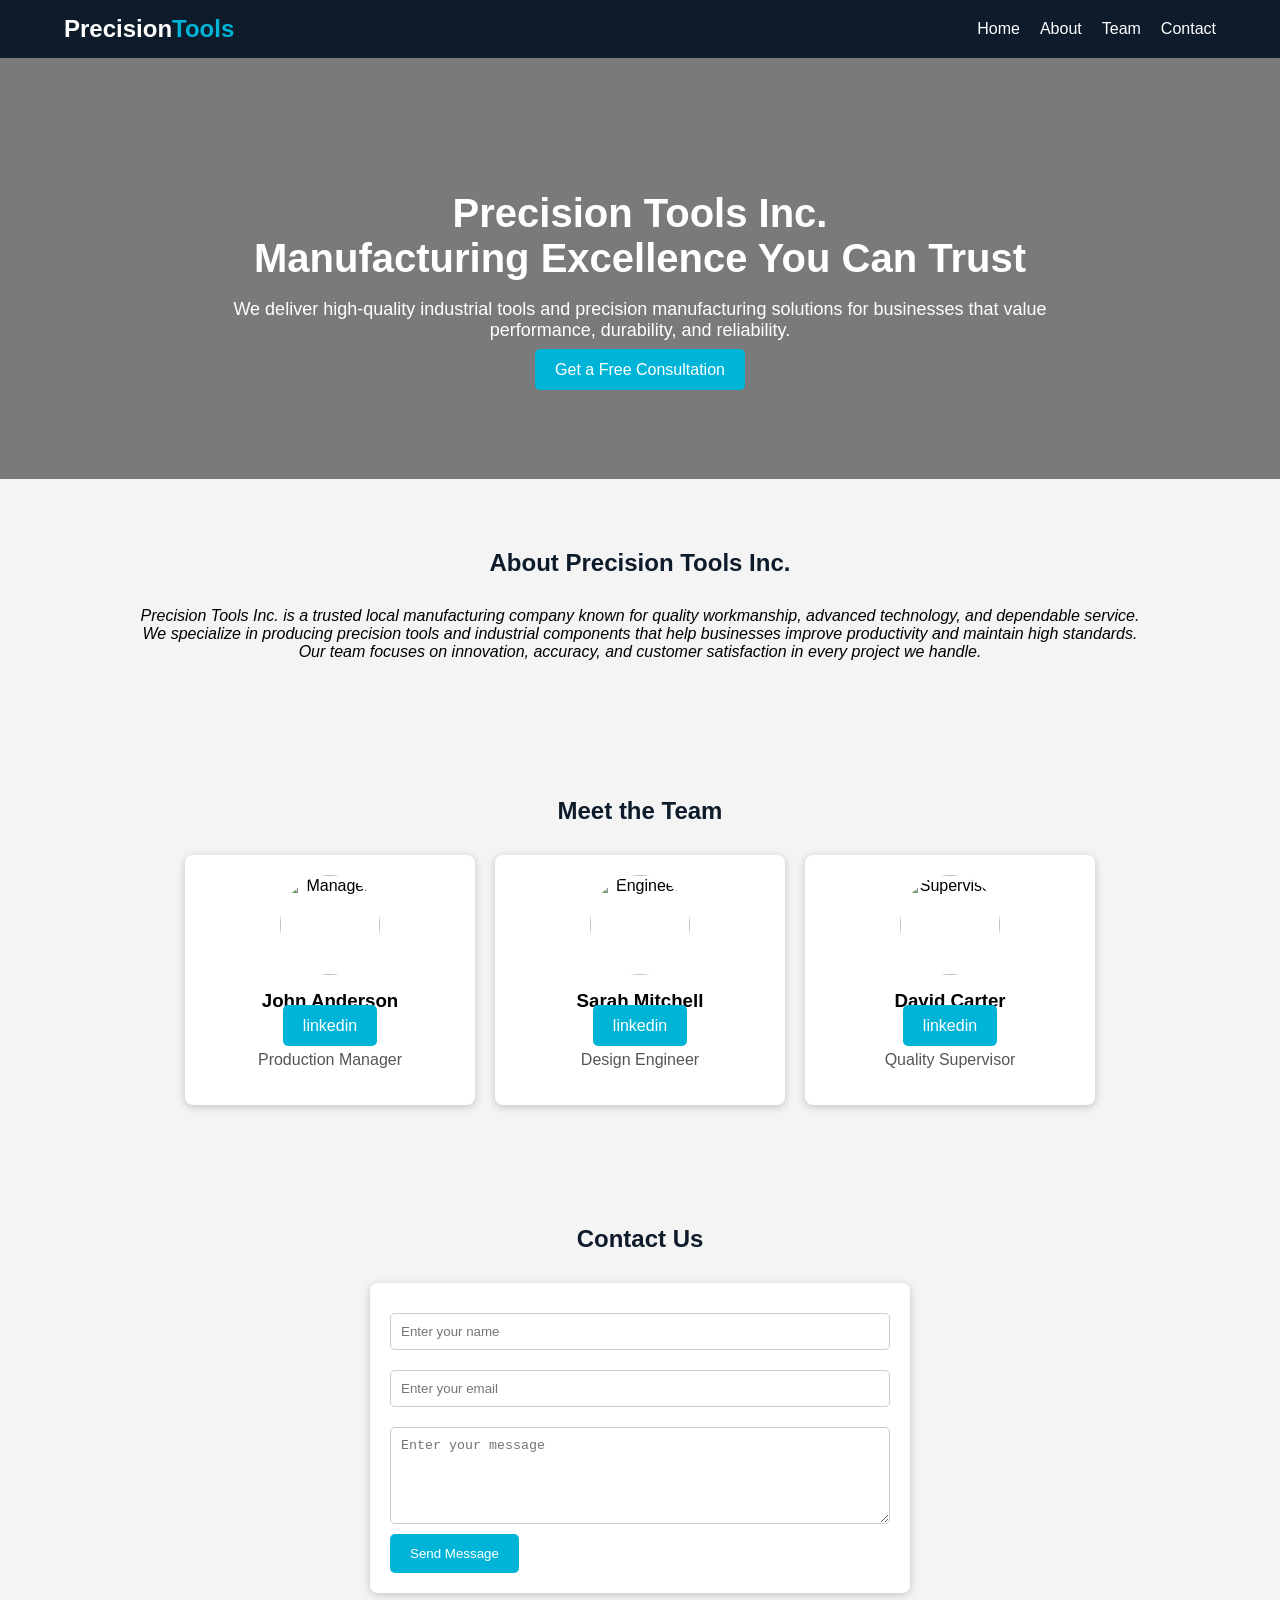
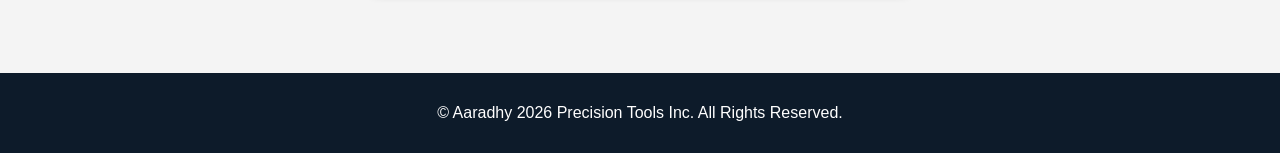
==== index.html @ 0ad37d5a "Update index.html" ====
</head>
<body>

  <header class="header">
    <div class="container nav-container">
      <div class="logo">Precision<span>Tools</span></div>
      <nav>
        <ul class="nav-links">
          <li><a href="#home">Home</a></li>
          <li><a href="#about">About</a></li>
          <li><a href="#team">Team</a></li>
          <li><a href="#contact">Contact</a></li>
        </ul>
      </nav>
    </div>
  </header>

  <section class="hero" id="home">
    <div class="container">
      <h1>Precision Tools Inc.</br>Manufacturing Excellence You Can Trust</h1>
      <p>We deliver high-quality industrial tools and precision manufacturing solutions for businesses that value </br> performance, durability, and reliability.</p>
      <a href="#contact" class="btn">Get a Free Consultation</a>
    </div>
  </section>

  <section class="section" id="about">
    <div class="container">
      <h2>About Precision Tools Inc.</h2>
      <p style="text-align:center;">
       <i>Precision Tools Inc. is a trusted local manufacturing company known for quality workmanship, advanced technology, and dependable service.</br>
      We specialize in producing precision tools and industrial components that help businesses improve productivity and maintain high standards.</br>
      Our team focuses on innovation, accuracy, and customer satisfaction in every project we handle.</i>
      </p>
    </div>
  </section>

  <section class="section" id="team">
    <div class="container">
      <h2>Meet the Team</h2>
      <div class="team-grid">
        <div class="card">
          <img src="imgg2.jpg" alt="Manager">
          <h3>John Anderson</h3>
          <a href="https://uk.linkedin.com/in/profjohnat" class="btn">linkedin</a>
          <p>Production Manager</p>
        </div>
        <div class="card">
          <img src="imgg3.jpg" alt="Engineer">
          <h3>Sarah Mitchell</h3>
          <a href="https://ca.linkedin.com/in/smitchdesigns" class="btn">linkedin</a>
          <p>Design Engineer</p>
        </div>
        <div class="card">
          <img src="imgg4.jpg" alt="Supervisor">
          <h3>David Carter</h3>
          <a href="https://uk.linkedin.com/in/david-carter-bbb4701a4" class="btn">linkedin</a>
          <p>Quality Supervisor</p>
        </div>
      </div>
    </div>
  </section>

  <section class="section" id="contact">
    <div class="container">
      <h2>Contact Us</h2>
      <form class="contact-form" onsubmit="return validateForm()">
        <input type="text" id="name" placeholder="Enter your name">
        <input type="email" id="email" placeholder="Enter your email">
        <textarea id="message" rows="5" placeholder="Enter your message"></textarea>
        <button type="submit" class="btn">Send Message</button>
      </form>
    </div>
  </section>

  <footer class="footer">
    <p>© Aaradhy 2026 Precision Tools Inc. All Rights Reserved.</p>
  </footer>

  <script>
    function validateForm() {
      let name = document.getElementById("name").value;
      let email = document.getElementById("email").value;
      let message = document.getElementById("message").value;

      if (name == "" || email == "" || message == "") {
        alert("Please fill all fields");
        return false;
      }

      alert("Form submitted successfully");
      return true;
    }
  </script>

</body>
</html>

<head>
  <title>Precision Tools Inc.</title>
  <style>
    body { margin: 0; font-family: Arial, sans-serif; background: #f4f4f4; }
    .header { position: sticky; top: 0; background: #0d1b2a; padding: 15px 0; }
    .container { width: 90%; margin: auto; }
    .nav-container { display: flex; justify-content: space-between; align-items: center; }
    .logo { color: white; font-size: 24px; font-weight: bold; }
    .logo span { color: #00b4d8; }
    .nav-links { list-style: none; display: flex; gap: 20px; margin: 0; padding: 0; }
    .nav-links a { color: white; text-decoration: none; }
    .hero { background: linear-gradient(rgba(0,0,0,0.5),rgba(0,0,0,0.5)), url('https://images.unsplash.com/photo-1517048676732-d65bc937f952?auto=format&fit=crop&w=1200&q=80'); background-size: cover; background-position: center; color: white; text-align: center; padding: 100px 20px; }
    .hero h1 { font-size: 40px; margin-bottom: 10px; }
    .hero p { font-size: 18px; margin-bottom: 20px; }
    .btn { background: #00b4d8; color: white; padding: 12px 20px; text-decoration: none; border: none; border-radius: 5px; cursor: pointer; }
    .section { padding: 50px 0; }
    .section h2 { text-align: center; margin-bottom: 30px; color: #0d1b2a; }
    .team-grid { display: flex; gap: 20px; flex-wrap: wrap; justify-content: center; }
    .card { background: white; width: 250px; border-radius: 8px; box-shadow: 0 2px 8px rgba(0,0,0,0.2); text-align: center; padding: 20px; }
    .card img { width: 100px; height: 100px; border-radius: 50%; }
    .card h3 { margin: 15px 0 5px; }
    .card p { color: #555; }
    .contact-form { max-width: 500px; margin: auto; background: white; padding: 20px; border-radius: 8px; box-shadow: 0 2px 8px rgba(0,0,0,0.2); }
    .contact-form input, .contact-form textarea { width: 100%; padding: 10px; margin: 10px 0; border: 1px solid #ccc; border-radius: 5px; }
    .footer { background: #0d1b2a; color: white; text-align: center; padding: 15px 0; margin-top: 30px; }
    @media(max-width: 768px) {
      .nav-container { flex-direction: column; gap: 10px; }
      .nav-links { flex-direction: column; align-items: center; }
      .hero h1 { font-size: 30px; }
    }
  </style>
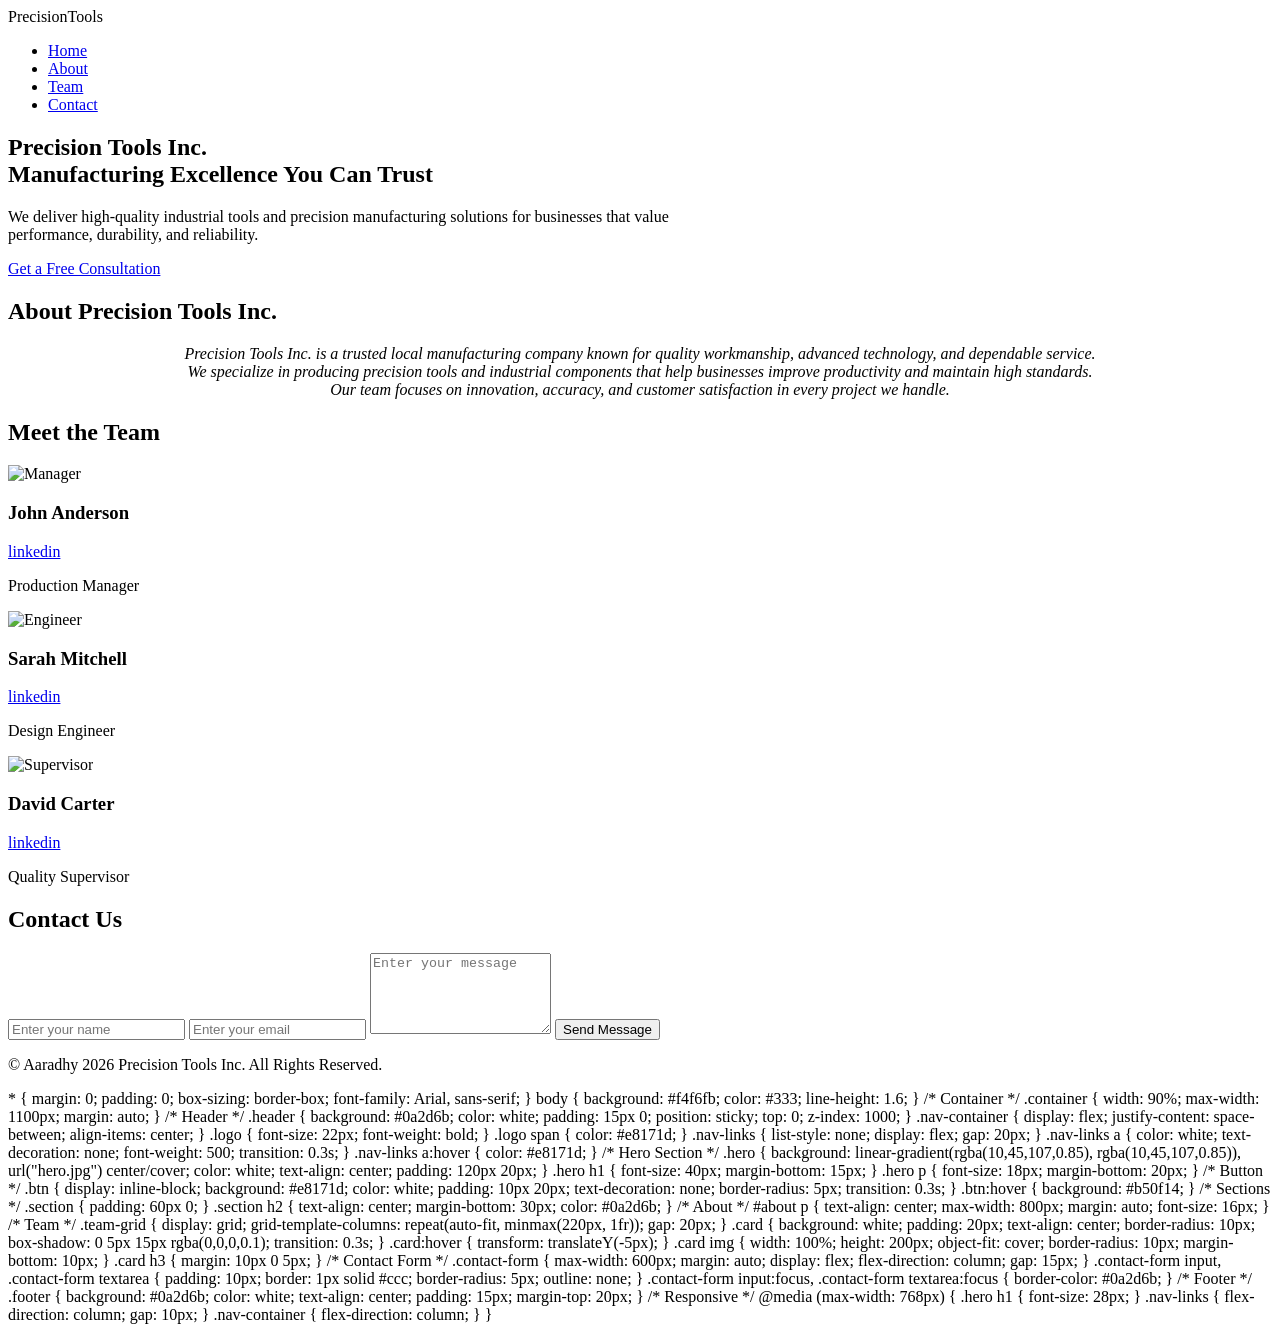
==== commit 99c9b7e9: "Update index.html" ====
--- a/index.html
+++ b/index.html
@@ -1,5 +1,6 @@
 </head>
 <body>
+     <link rel="stylesheet" href="style.css">
 
   <header class="header">
     <div class="container nav-container">
@@ -39,19 +40,19 @@
       <h2>Meet the Team</h2>
       <div class="team-grid">
         <div class="card">
-          <img src="imgg2.jpg" alt="Manager">
+          <img src="img1.jpg" alt="Manager">
           <h3>John Anderson</h3>
           <a href="https://uk.linkedin.com/in/profjohnat" class="btn">linkedin</a>
           <p>Production Manager</p>
         </div>
         <div class="card">
-          <img src="imgg3.jpg" alt="Engineer">
+          <img src="img2.jpg" alt="Engineer">
           <h3>Sarah Mitchell</h3>
           <a href="https://ca.linkedin.com/in/smitchdesigns" class="btn">linkedin</a>
           <p>Design Engineer</p>
         </div>
         <div class="card">
-          <img src="imgg4.jpg" alt="Supervisor">
+          <img src="img3.jpg" alt="Supervisor">
           <h3>David Carter</h3>
           <a href="https://uk.linkedin.com/in/david-carter-bbb4701a4" class="btn">linkedin</a>
           <p>Quality Supervisor</p>
@@ -76,53 +77,199 @@
     <p>© Aaradhy 2026 Precision Tools Inc. All Rights Reserved.</p>
   </footer>
 
-  <script>
-    function validateForm() {
-      let name = document.getElementById("name").value;
-      let email = document.getElementById("email").value;
-      let message = document.getElementById("message").value;
-
-      if (name == "" || email == "" || message == "") {
-        alert("Please fill all fields");
-        return false;
-      }
-
-      alert("Form submitted successfully");
-      return true;
-    }
-  </script>
-
 </body>
 </html>
 
-<head>
-  <title>Precision Tools Inc.</title>
-  <style>
-    body { margin: 0; font-family: Arial, sans-serif; background: #f4f4f4; }
-    .header { position: sticky; top: 0; background: #0d1b2a; padding: 15px 0; }
-    .container { width: 90%; margin: auto; }
-    .nav-container { display: flex; justify-content: space-between; align-items: center; }
-    .logo { color: white; font-size: 24px; font-weight: bold; }
-    .logo span { color: #00b4d8; }
-    .nav-links { list-style: none; display: flex; gap: 20px; margin: 0; padding: 0; }
-    .nav-links a { color: white; text-decoration: none; }
-    .hero { background: linear-gradient(rgba(0,0,0,0.5),rgba(0,0,0,0.5)), url('https://images.unsplash.com/photo-1517048676732-d65bc937f952?auto=format&fit=crop&w=1200&q=80'); background-size: cover; background-position: center; color: white; text-align: center; padding: 100px 20px; }
-    .hero h1 { font-size: 40px; margin-bottom: 10px; }
-    .hero p { font-size: 18px; margin-bottom: 20px; }
-    .btn { background: #00b4d8; color: white; padding: 12px 20px; text-decoration: none; border: none; border-radius: 5px; cursor: pointer; }
-    .section { padding: 50px 0; }
-    .section h2 { text-align: center; margin-bottom: 30px; color: #0d1b2a; }
-    .team-grid { display: flex; gap: 20px; flex-wrap: wrap; justify-content: center; }
-    .card { background: white; width: 250px; border-radius: 8px; box-shadow: 0 2px 8px rgba(0,0,0,0.2); text-align: center; padding: 20px; }
-    .card img { width: 100px; height: 100px; border-radius: 50%; }
-    .card h3 { margin: 15px 0 5px; }
-    .card p { color: #555; }
-    .contact-form { max-width: 500px; margin: auto; background: white; padding: 20px; border-radius: 8px; box-shadow: 0 2px 8px rgba(0,0,0,0.2); }
-    .contact-form input, .contact-form textarea { width: 100%; padding: 10px; margin: 10px 0; border: 1px solid #ccc; border-radius: 5px; }
-    .footer { background: #0d1b2a; color: white; text-align: center; padding: 15px 0; margin-top: 30px; }
-    @media(max-width: 768px) {
-      .nav-container { flex-direction: column; gap: 10px; }
-      .nav-links { flex-direction: column; align-items: center; }
-      .hero h1 { font-size: 30px; }
-    }
-  </style>
+* {
+  margin: 0;
+  padding: 0;
+  box-sizing: border-box;
+  font-family: Arial, sans-serif;
+}
+
+body {
+  background: #f4f6fb;
+  color: #333;
+  line-height: 1.6;
+}
+
+/* Container */
+.container {
+  width: 90%;
+  max-width: 1100px;
+  margin: auto;
+}
+
+/* Header */
+.header {
+  background: #0a2d6b;
+  color: white;
+  padding: 15px 0;
+  position: sticky;
+  top: 0;
+  z-index: 1000;
+}
+
+.nav-container {
+  display: flex;
+  justify-content: space-between;
+  align-items: center;
+}
+
+.logo {
+  font-size: 22px;
+  font-weight: bold;
+}
+
+.logo span {
+  color: #e8171d;
+}
+
+.nav-links {
+  list-style: none;
+  display: flex;
+  gap: 20px;
+}
+
+.nav-links a {
+  color: white;
+  text-decoration: none;
+  font-weight: 500;
+  transition: 0.3s;
+}
+
+.nav-links a:hover {
+  color: #e8171d;
+}
+
+/* Hero Section */
+.hero {
+  background: linear-gradient(rgba(10,45,107,0.85), rgba(10,45,107,0.85)),
+              url("hero.jpg") center/cover;
+  color: white;
+  text-align: center;
+  padding: 120px 20px;
+}
+
+.hero h1 {
+  font-size: 40px;
+  margin-bottom: 15px;
+}
+
+.hero p {
+  font-size: 18px;
+  margin-bottom: 20px;
+}
+
+/* Button */
+.btn {
+  display: inline-block;
+  background: #e8171d;
+  color: white;
+  padding: 10px 20px;
+  text-decoration: none;
+  border-radius: 5px;
+  transition: 0.3s;
+}
+
+.btn:hover {
+  background: #b50f14;
+}
+
+/* Sections */
+.section {
+  padding: 60px 0;
+}
+
+.section h2 {
+  text-align: center;
+  margin-bottom: 30px;
+  color: #0a2d6b;
+}
+
+/* About */
+#about p {
+  text-align: center;
+  max-width: 800px;
+  margin: auto;
+  font-size: 16px;
+}
+
+/* Team */
+.team-grid {
+  display: grid;
+  grid-template-columns: repeat(auto-fit, minmax(220px, 1fr));
+  gap: 20px;
+}
+
+.card {
+  background: white;
+  padding: 20px;
+  text-align: center;
+  border-radius: 10px;
+  box-shadow: 0 5px 15px rgba(0,0,0,0.1);
+  transition: 0.3s;
+}
+
+.card:hover {
+  transform: translateY(-5px);
+}
+
+.card img {
+  width: 100%;
+  height: 200px;
+  object-fit: cover;
+  border-radius: 10px;
+  margin-bottom: 10px;
+}
+
+.card h3 {
+  margin: 10px 0 5px;
+}
+
+/* Contact Form */
+.contact-form {
+  max-width: 600px;
+  margin: auto;
+  display: flex;
+  flex-direction: column;
+  gap: 15px;
+}
+
+.contact-form input,
+.contact-form textarea {
+  padding: 10px;
+  border: 1px solid #ccc;
+  border-radius: 5px;
+  outline: none;
+}
+
+.contact-form input:focus,
+.contact-form textarea:focus {
+  border-color: #0a2d6b;
+}
+
+/* Footer */
+.footer {
+  background: #0a2d6b;
+  color: white;
+  text-align: center;
+  padding: 15px;
+  margin-top: 20px;
+}
+
+/* Responsive */
+@media (max-width: 768px) {
+  .hero h1 {
+    font-size: 28px;
+  }
+
+  .nav-links {
+    flex-direction: column;
+    gap: 10px;
+  }
+
+  .nav-container {
+    flex-direction: column;
+  }
+}
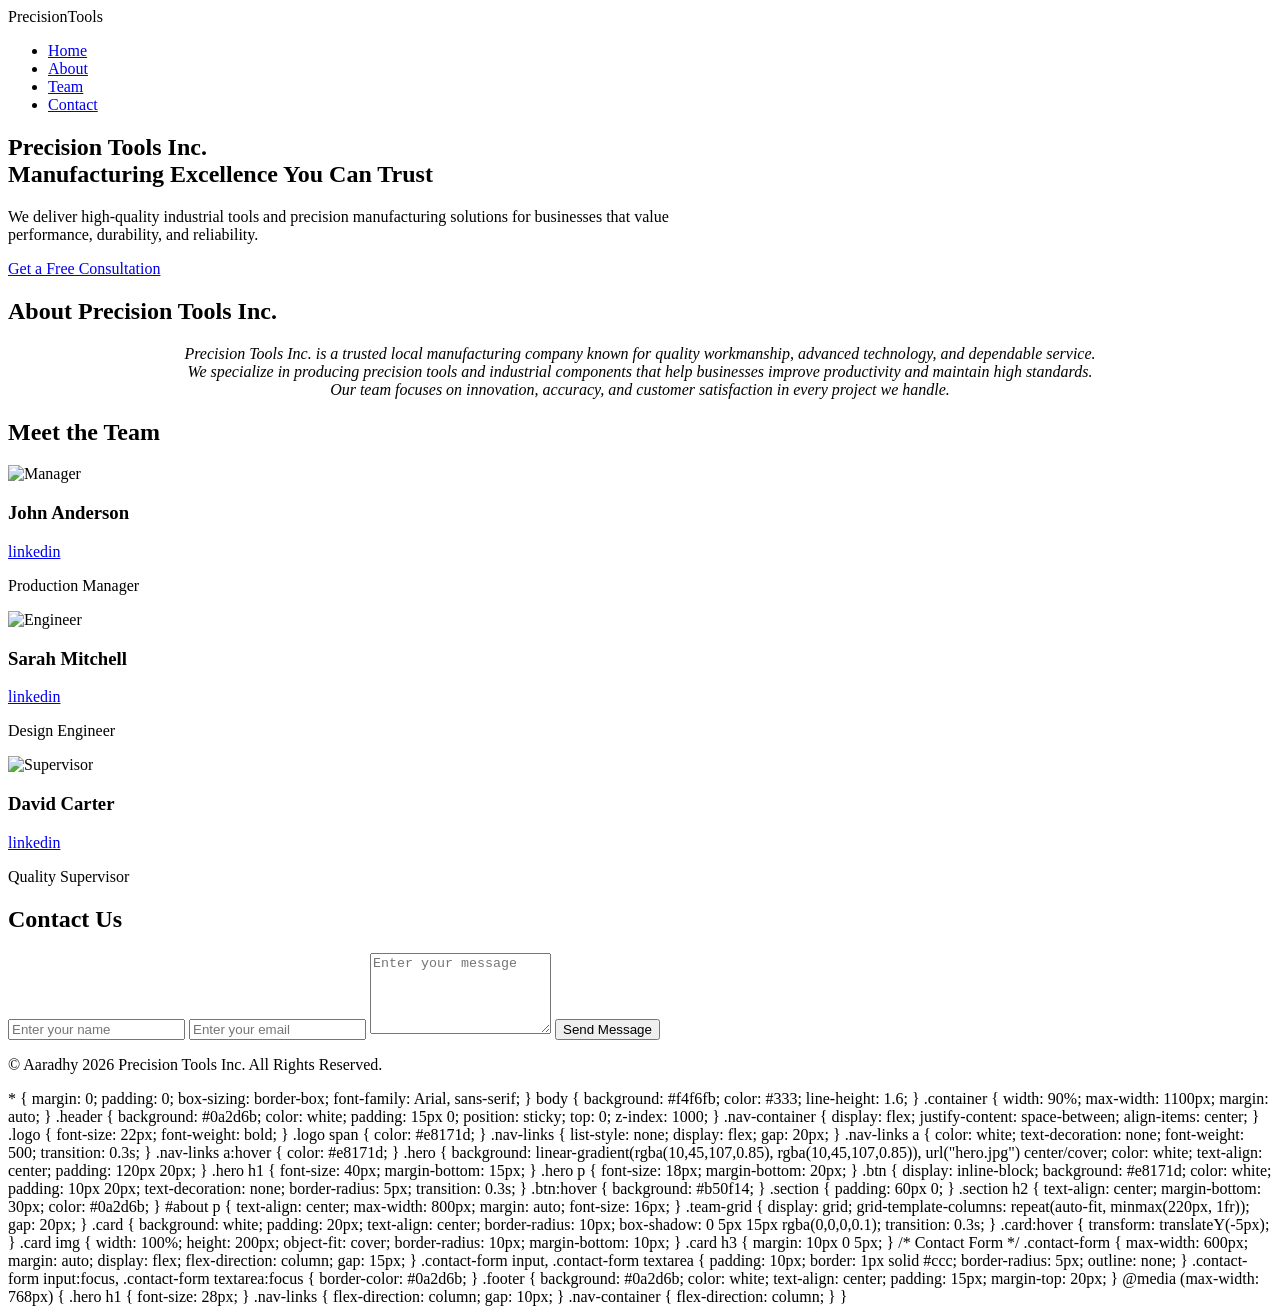
==== commit 4b8834b5: "Update index.html" ====
--- a/index.html
+++ b/index.html
@@ -93,14 +93,12 @@
   line-height: 1.6;
 }
 
-/* Container */
 .container {
   width: 90%;
   max-width: 1100px;
   margin: auto;
 }
 
-/* Header */
 .header {
   background: #0a2d6b;
   color: white;
@@ -142,7 +140,6 @@
   color: #e8171d;
 }
 
-/* Hero Section */
 .hero {
   background: linear-gradient(rgba(10,45,107,0.85), rgba(10,45,107,0.85)),
               url("hero.jpg") center/cover;
@@ -161,7 +158,6 @@
   margin-bottom: 20px;
 }
 
-/* Button */
 .btn {
   display: inline-block;
   background: #e8171d;
@@ -176,7 +172,6 @@
   background: #b50f14;
 }
 
-/* Sections */
 .section {
   padding: 60px 0;
 }
@@ -187,7 +182,6 @@
   color: #0a2d6b;
 }
 
-/* About */
 #about p {
   text-align: center;
   max-width: 800px;
@@ -195,7 +189,6 @@
   font-size: 16px;
 }
 
-/* Team */
 .team-grid {
   display: grid;
   grid-template-columns: repeat(auto-fit, minmax(220px, 1fr));
@@ -249,7 +242,6 @@
   border-color: #0a2d6b;
 }
 
-/* Footer */
 .footer {
   background: #0a2d6b;
   color: white;
@@ -258,7 +250,6 @@
   margin-top: 20px;
 }
 
-/* Responsive */
 @media (max-width: 768px) {
   .hero h1 {
     font-size: 28px;
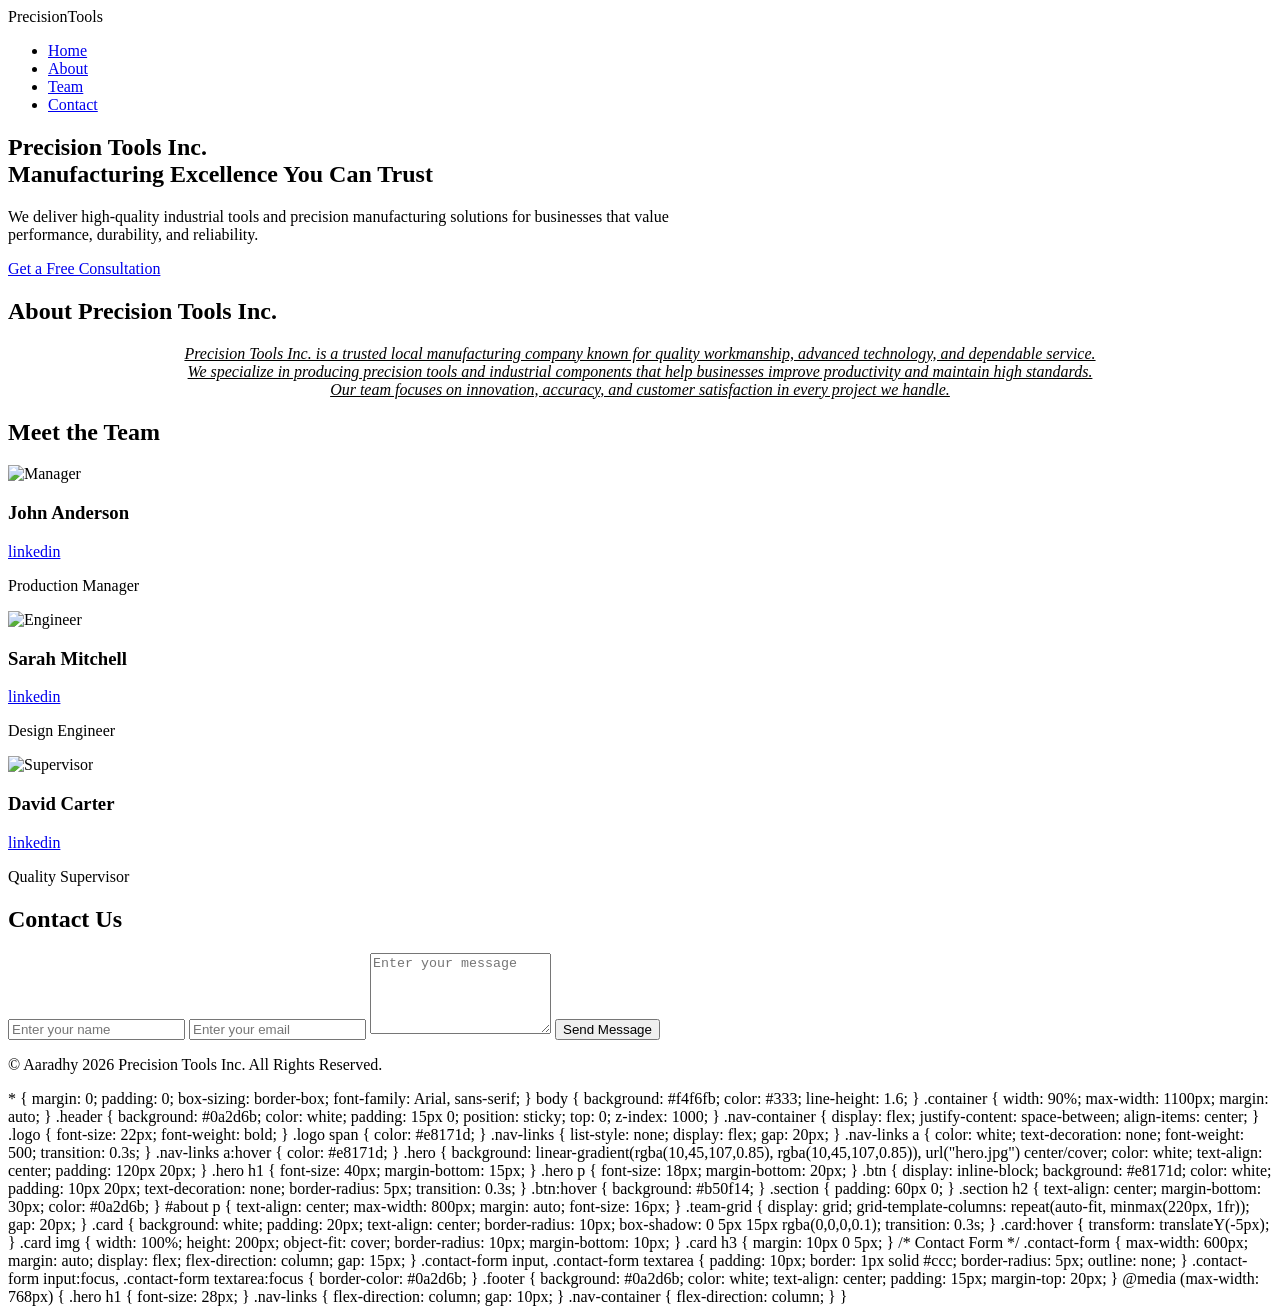
==== commit 74e9bf1e: "Update index.html" ====
--- a/index.html
+++ b/index.html
@@ -28,9 +28,9 @@
     <div class="container">
       <h2>About Precision Tools Inc.</h2>
       <p style="text-align:center;">
-       <i>Precision Tools Inc. is a trusted local manufacturing company known for quality workmanship, advanced technology, and dependable service.</br>
+       <i><u>Precision Tools Inc. is a trusted local manufacturing company known for quality workmanship, advanced technology, and dependable service.</br>
       We specialize in producing precision tools and industrial components that help businesses improve productivity and maintain high standards.</br>
-      Our team focuses on innovation, accuracy, and customer satisfaction in every project we handle.</i>
+      Our team focuses on innovation, accuracy, and customer satisfaction in every project we handle.</u></i>
       </p>
     </div>
   </section>
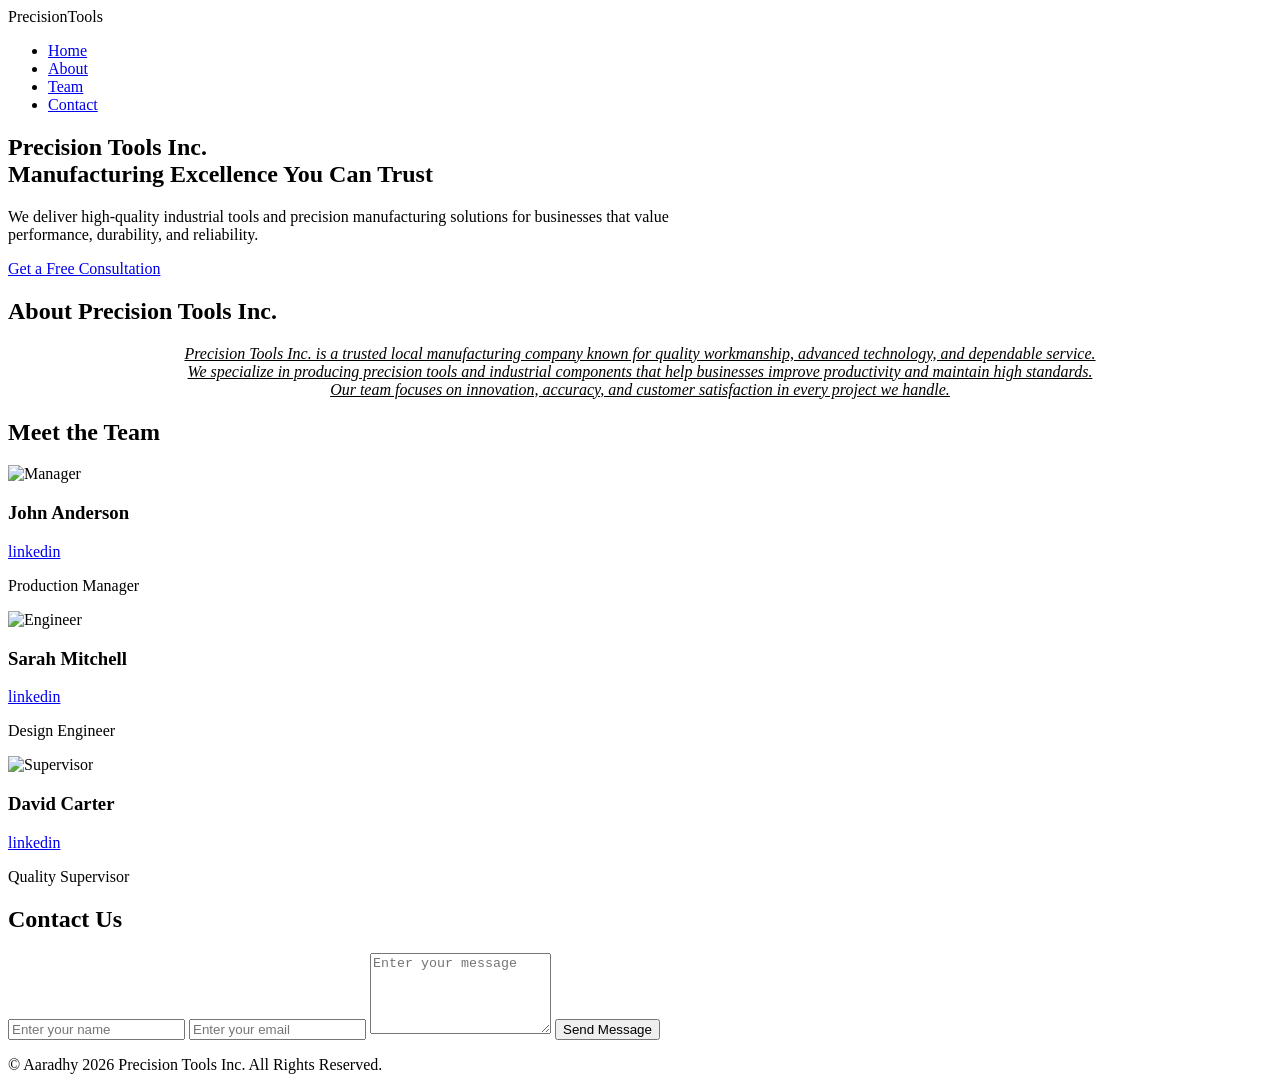
==== commit fa14c65b: "Update index.html" ====
--- a/index.html
+++ b/index.html
@@ -80,187 +80,3 @@
 </body>
 </html>
 
-* {
-  margin: 0;
-  padding: 0;
-  box-sizing: border-box;
-  font-family: Arial, sans-serif;
-}
-
-body {
-  background: #f4f6fb;
-  color: #333;
-  line-height: 1.6;
-}
-
-.container {
-  width: 90%;
-  max-width: 1100px;
-  margin: auto;
-}
-
-.header {
-  background: #0a2d6b;
-  color: white;
-  padding: 15px 0;
-  position: sticky;
-  top: 0;
-  z-index: 1000;
-}
-
-.nav-container {
-  display: flex;
-  justify-content: space-between;
-  align-items: center;
-}
-
-.logo {
-  font-size: 22px;
-  font-weight: bold;
-}
-
-.logo span {
-  color: #e8171d;
-}
-
-.nav-links {
-  list-style: none;
-  display: flex;
-  gap: 20px;
-}
-
-.nav-links a {
-  color: white;
-  text-decoration: none;
-  font-weight: 500;
-  transition: 0.3s;
-}
-
-.nav-links a:hover {
-  color: #e8171d;
-}
-
-.hero {
-  background: linear-gradient(rgba(10,45,107,0.85), rgba(10,45,107,0.85)),
-              url("hero.jpg") center/cover;
-  color: white;
-  text-align: center;
-  padding: 120px 20px;
-}
-
-.hero h1 {
-  font-size: 40px;
-  margin-bottom: 15px;
-}
-
-.hero p {
-  font-size: 18px;
-  margin-bottom: 20px;
-}
-
-.btn {
-  display: inline-block;
-  background: #e8171d;
-  color: white;
-  padding: 10px 20px;
-  text-decoration: none;
-  border-radius: 5px;
-  transition: 0.3s;
-}
-
-.btn:hover {
-  background: #b50f14;
-}
-
-.section {
-  padding: 60px 0;
-}
-
-.section h2 {
-  text-align: center;
-  margin-bottom: 30px;
-  color: #0a2d6b;
-}
-
-#about p {
-  text-align: center;
-  max-width: 800px;
-  margin: auto;
-  font-size: 16px;
-}
-
-.team-grid {
-  display: grid;
-  grid-template-columns: repeat(auto-fit, minmax(220px, 1fr));
-  gap: 20px;
-}
-
-.card {
-  background: white;
-  padding: 20px;
-  text-align: center;
-  border-radius: 10px;
-  box-shadow: 0 5px 15px rgba(0,0,0,0.1);
-  transition: 0.3s;
-}
-
-.card:hover {
-  transform: translateY(-5px);
-}
-
-.card img {
-  width: 100%;
-  height: 200px;
-  object-fit: cover;
-  border-radius: 10px;
-  margin-bottom: 10px;
-}
-
-.card h3 {
-  margin: 10px 0 5px;
-}
-
-/* Contact Form */
-.contact-form {
-  max-width: 600px;
-  margin: auto;
-  display: flex;
-  flex-direction: column;
-  gap: 15px;
-}
-
-.contact-form input,
-.contact-form textarea {
-  padding: 10px;
-  border: 1px solid #ccc;
-  border-radius: 5px;
-  outline: none;
-}
-
-.contact-form input:focus,
-.contact-form textarea:focus {
-  border-color: #0a2d6b;
-}
-
-.footer {
-  background: #0a2d6b;
-  color: white;
-  text-align: center;
-  padding: 15px;
-  margin-top: 20px;
-}
-
-@media (max-width: 768px) {
-  .hero h1 {
-    font-size: 28px;
-  }
-
-  .nav-links {
-    flex-direction: column;
-    gap: 10px;
-  }
-
-  .nav-container {
-    flex-direction: column;
-  }
-}
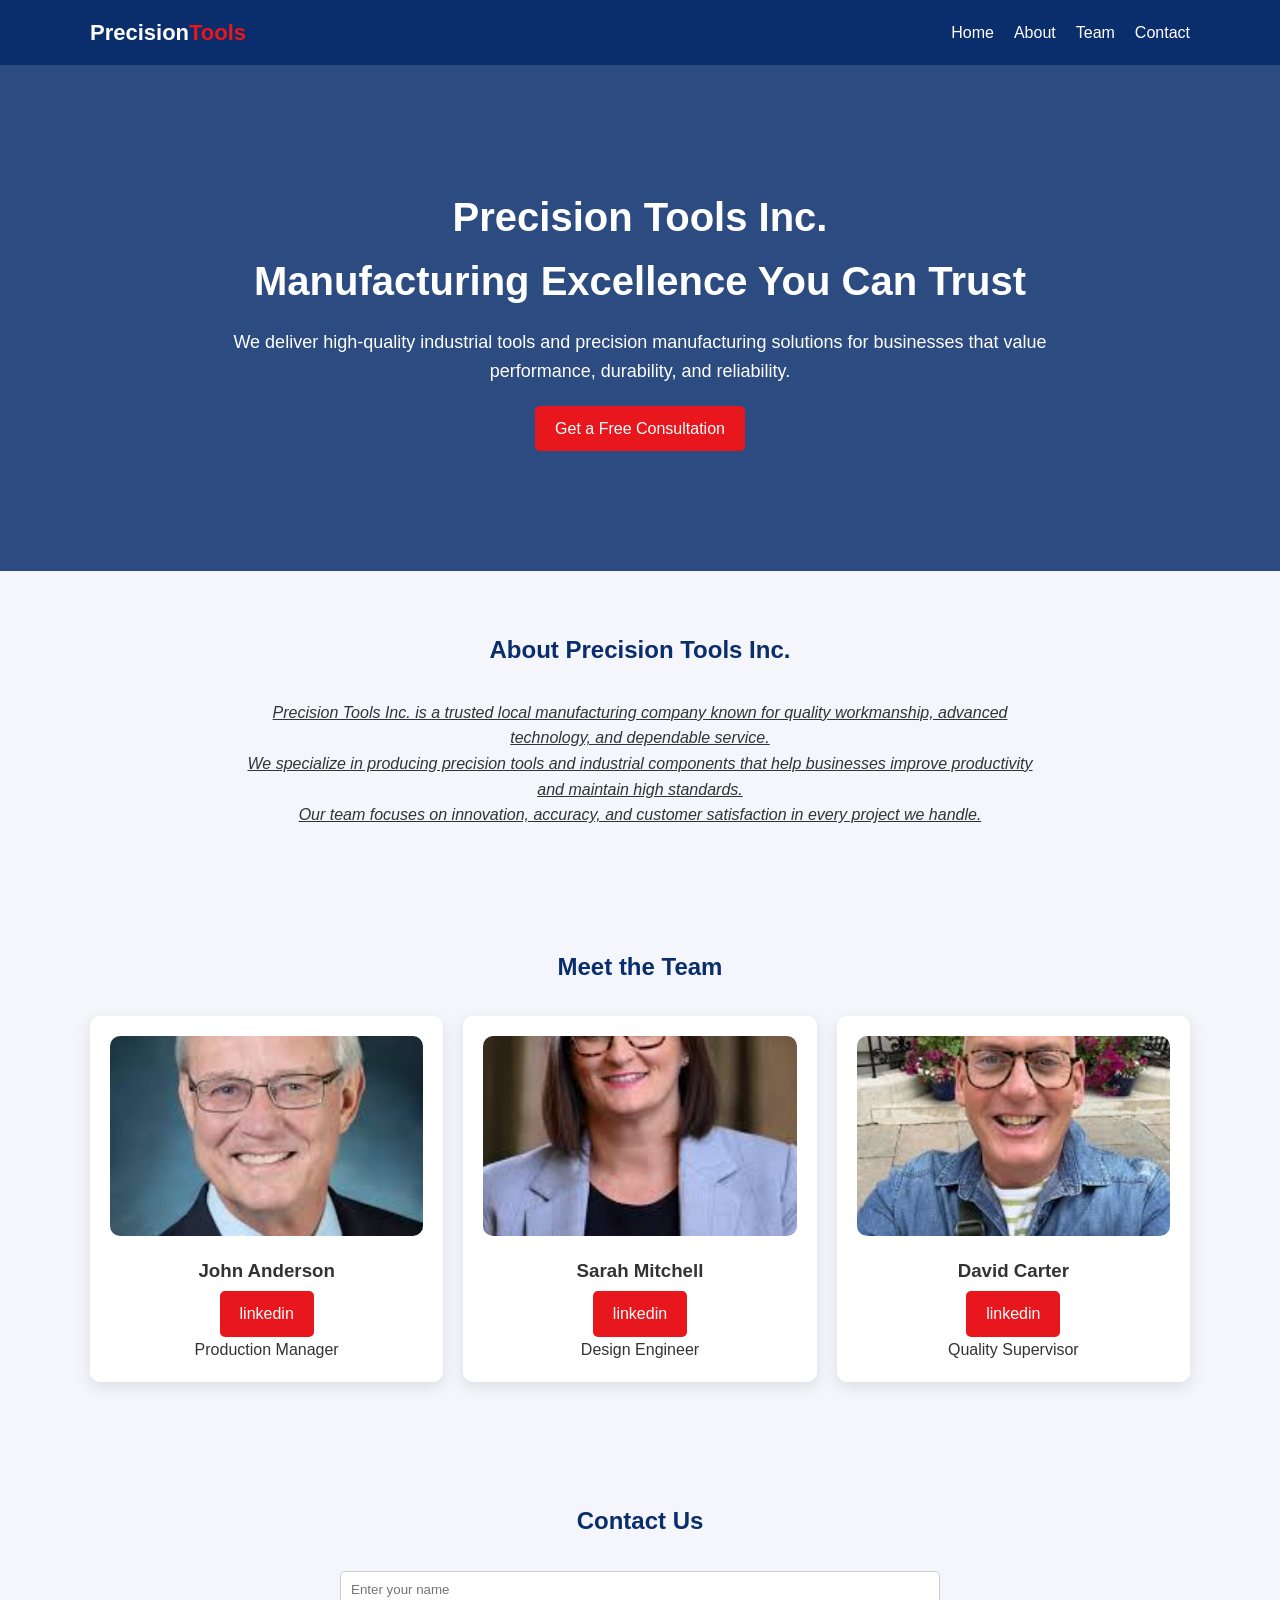
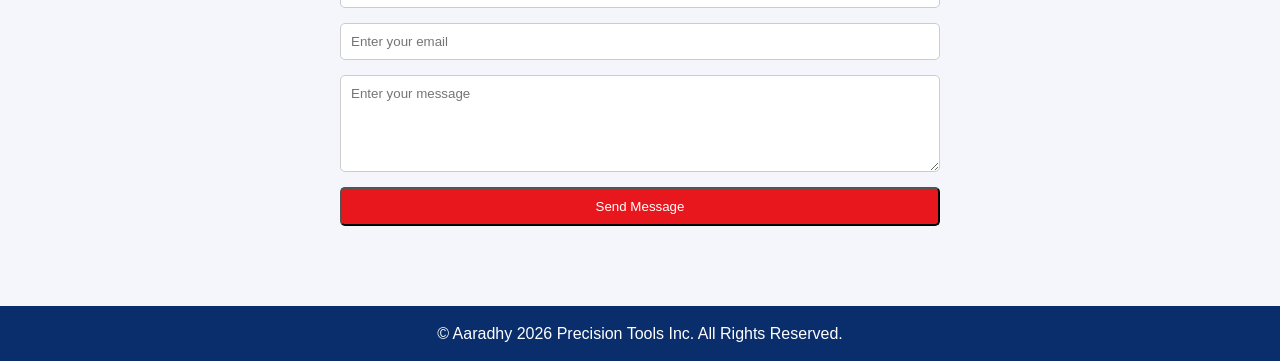
==== commit 9069ddd4: "Update image paths for team member photos" ====
--- a/index.html
+++ b/index.html
@@ -40,19 +40,19 @@
       <h2>Meet the Team</h2>
       <div class="team-grid">
         <div class="card">
-          <img src="img1.jpg" alt="Manager">
+          <img src="/a2/img1.jpg" alt="Manager">
           <h3>John Anderson</h3>
           <a href="https://uk.linkedin.com/in/profjohnat" class="btn">linkedin</a>
           <p>Production Manager</p>
         </div>
         <div class="card">
-          <img src="img2.jpg" alt="Engineer">
+          <img src="/a2/img2.jpg" alt="Engineer">
           <h3>Sarah Mitchell</h3>
           <a href="https://ca.linkedin.com/in/smitchdesigns" class="btn">linkedin</a>
           <p>Design Engineer</p>
         </div>
         <div class="card">
-          <img src="img3.jpg" alt="Supervisor">
+          <img src="/a2/img3.jpg" alt="Supervisor">
           <h3>David Carter</h3>
           <a href="https://uk.linkedin.com/in/david-carter-bbb4701a4" class="btn">linkedin</a>
           <p>Quality Supervisor</p>
--- a/style.css
+++ b/style.css
@@ -0,0 +1,184 @@
+* {
+  margin: 0;
+  padding: 0;
+  box-sizing: border-box;
+  font-family: Arial, sans-serif;
+}
+
+body {
+  background: #f4f6fb;
+  color: #333;
+  line-height: 1.6;
+}
+
+.container {
+  width: 90%;
+  max-width: 1100px;
+  margin: auto;
+}
+
+.header {
+  background: #0a2d6b;
+  color: white;
+  padding: 15px 0;
+  position: sticky;
+  top: 0;
+  z-index: 1000;
+}
+
+.nav-container {
+  display: flex;
+  justify-content: space-between;
+  align-items: center;
+}
+
+.logo {
+  font-size: 22px;
+  font-weight: bold;
+}
+
+.logo span {
+  color: #e8171d;
+}
+
+.nav-links {
+  list-style: none;
+  display: flex;
+  gap: 20px;
+}
+
+.nav-links a {
+  color: white;
+  text-decoration: none;
+  font-weight: 500;
+  transition: 0.3s;
+}
+
+.nav-links a:hover {
+  color: #e8171d;
+}
+
+.hero {
+  background: linear-gradient(rgba(10,45,107,0.85), rgba(10,45,107,0.85)),
+              url("hero.jpg") center/cover;
+  color: white;
+  text-align: center;
+  padding: 120px 20px;
+}
+
+.hero h1 {
+  font-size: 40px;
+  margin-bottom: 15px;
+}
+
+.hero p {
+  font-size: 18px;
+  margin-bottom: 20px;
+}
+
+.btn {
+  display: inline-block;
+  background: #e8171d;
+  color: white;
+  padding: 10px 20px;
+  text-decoration: none;
+  border-radius: 5px;
+  transition: 0.3s;
+}
+
+.btn:hover {
+  background: #b50f14;
+}
+
+.section {
+  padding: 60px 0;
+}
+
+.section h2 {
+  text-align: center;
+  margin-bottom: 30px;
+  color: #0a2d6b;
+}
+
+#about p {
+  text-align: center;
+  max-width: 800px;
+  margin: auto;
+  font-size: 16px;
+}
+
+.team-grid {
+  display: grid;
+  grid-template-columns: repeat(auto-fit, minmax(220px, 1fr));
+  gap: 20px;
+}
+
+.card {
+  background: white;
+  padding: 20px;
+  text-align: center;
+  border-radius: 10px;
+  box-shadow: 0 5px 15px rgba(0,0,0,0.1);
+  transition: 0.3s;
+}
+
+.card:hover {
+  transform: translateY(-5px);
+}
+
+.card img {
+  width: 100%;
+  height: 200px;
+  object-fit: cover;
+  border-radius: 10px;
+  margin-bottom: 10px;
+}
+
+.card h3 {
+  margin: 10px 0 5px;
+}
+
+/* Contact Form */
+.contact-form {
+  max-width: 600px;
+  margin: auto;
+  display: flex;
+  flex-direction: column;
+  gap: 15px;
+}
+
+.contact-form input,
+.contact-form textarea {
+  padding: 10px;
+  border: 1px solid #ccc;
+  border-radius: 5px;
+  outline: none;
+}
+
+.contact-form input:focus,
+.contact-form textarea:focus {
+  border-color: #0a2d6b;
+}
+
+.footer {
+  background: #0a2d6b;
+  color: white;
+  text-align: center;
+  padding: 15px;
+  margin-top: 20px;
+}
+
+@media (max-width: 768px) {
+  .hero h1 {
+    font-size: 28px;
+  }
+
+  .nav-links {
+    flex-direction: column;
+    gap: 10px;
+  }
+
+  .nav-container {
+    flex-direction: column;
+  }
+}
